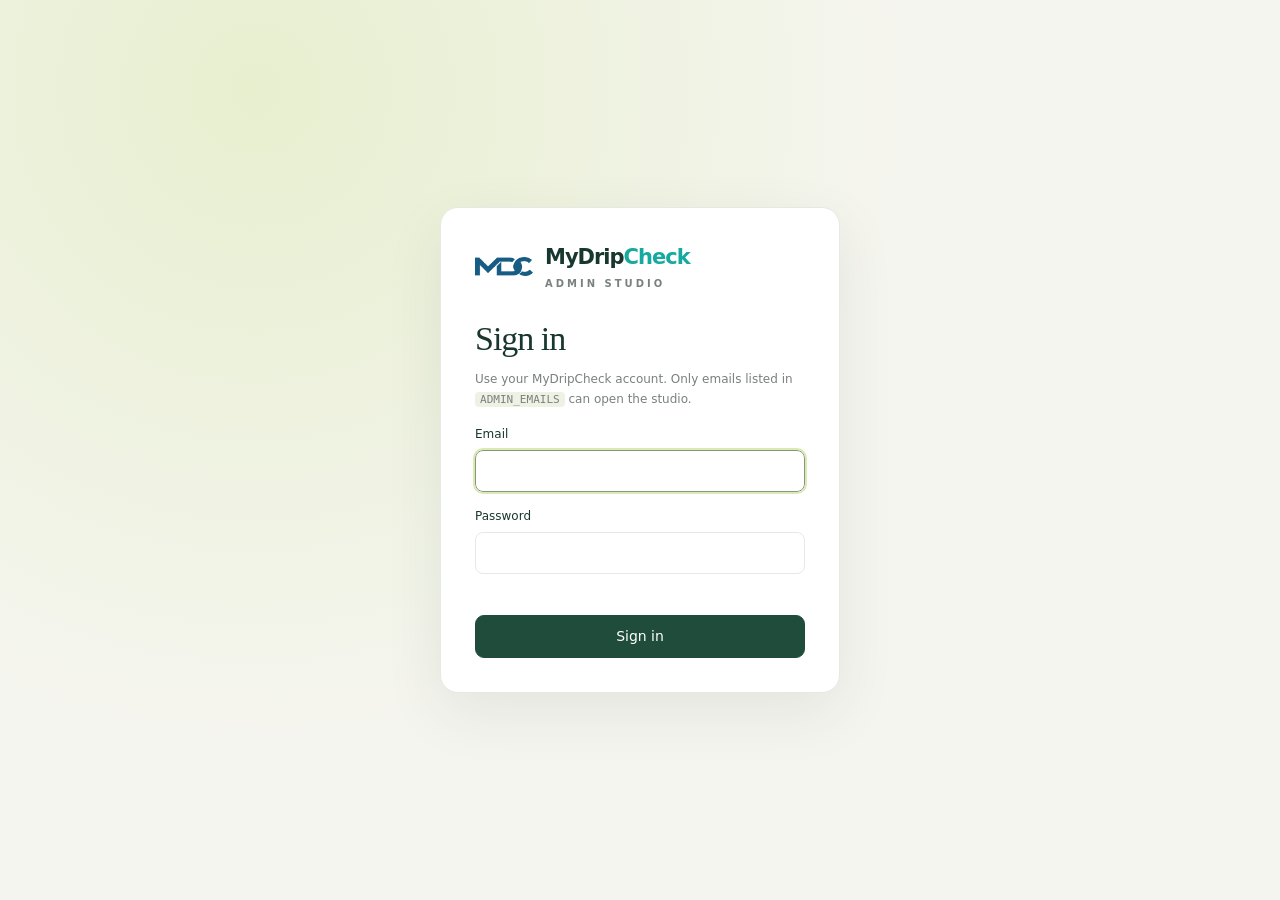
==== app/admin_ui/index.html @ c1fece9c "Admin Studio: live admin dashboard at /admin - New admin API (/v1/admin/*): sign-in for ADMIN_EMAILS" ====
<!DOCTYPE html>
<html lang="en">
<head>
<meta charset="UTF-8">
<meta name="viewport" content="width=device-width,initial-scale=1">
<meta name="robots" content="noindex,nofollow">
<title>MyDripCheck · Admin Studio</title>
<link rel="icon" type="image/png" href="favicon.png">
<link rel="stylesheet" href="admin.css">
</head>
<body>
<div id="login" class="login" hidden>
  <form class="login-card" id="loginForm" autocomplete="on">
    <div class="login-brand"><span class="mark" aria-hidden="true"></span><div>MyDrip<span>Check</span><small>ADMIN STUDIO</small></div></div>
    <h1>Sign in</h1>
    <p class="sub">Use your MyDripCheck account. Only emails listed in <code>ADMIN_EMAILS</code> can open the studio.</p>
    <label class="field">Email<input id="loginEmail" type="email" required autocomplete="username"></label>
    <label class="field">Password<input id="loginPassword" type="password" required autocomplete="current-password"></label>
    <p class="form-error" id="loginError" role="alert"></p>
    <button class="primary wide" type="submit" id="loginButton">Sign in</button>
  </form>
</div>

<div id="app" hidden>
  <div class="mobile-shade" data-act="close-nav"></div>
  <aside>
    <div class="brand">MyDrip<span>Check</span><small>ADMIN STUDIO</small></div>
    <div class="nav-label">WORKSPACE</div>
    <nav id="nav" aria-label="Admin sections"></nav>
    <div class="aside-bottom"><span class="dot" id="liveDot"></span> <span id="liveText">Live data</span><br><span class="muted-side" id="whoami"></span><br><button class="link-btn" data-act="logout">Sign out</button></div>
  </aside>
  <div class="shell">
    <header>
      <button class="menu" aria-label="Open navigation" data-act="open-nav">☰</button>
      <div class="crumb">Workspace &nbsp;/&nbsp; <b id="crumb">Overview</b></div>
      <div class="top-right">
        <span class="badge" id="modeBadge" hidden></span>
        <button class="small" data-act="refresh" aria-label="Refresh">↻ Refresh</button>
        <button class="small" data-act="notifications" aria-label="Notifications">🔔 <span id="notice">0</span></button>
        <span class="avatar" id="avatar">A</span>
      </div>
    </header>
    <main id="main" tabindex="-1"></main>
  </div>
</div>

<div id="modal" class="overlay" role="dialog" aria-modal="true" aria-labelledby="dialog-title"><div class="dialog" id="dialog"></div></div>
<div id="toast" class="toast" role="status"></div>
<script src="admin.js"></script>
</body>
</html>
---- app/admin_ui/admin.css ----
:root{--bg:#f5f5ef;--paper:#fff;--ink:#18372e;--muted:#78817b;--line:#e6e9e2;--green:#204c3c;--lime:#dce8b5;--gold:#be965c;--red:#b65447;--navy:#165C85;--teal:#15A99F}
*{box-sizing:border-box}
[hidden]{display:none!important}
body{margin:0;background:var(--bg);color:var(--ink);font:14px/1.5 'Segoe UI',system-ui,-apple-system,Arial,sans-serif}
button,input,select,textarea{font:inherit}
button{cursor:pointer;border:1px solid var(--line);border-radius:9px;background:#fff;color:var(--ink);padding:10px 15px;transition:.18s}
button:hover{border-color:#94ad90;background:#f1f5e9}
button:disabled{opacity:.55;cursor:default}
button.primary{background:var(--green);color:#fff;border-color:var(--green)}
button.primary:hover{background:#32624f}
button.small{padding:6px 10px;font-size:12px}
button.danger{color:var(--red)}
button.wide{width:100%}
.link-btn{border:0;background:none;padding:0;color:#d2e5a6;text-decoration:underline;font-size:12px}
.link-btn:hover{background:none;color:#fff}
input,select,textarea{border:1px solid var(--line);border-radius:8px;padding:11px;background:#fff;color:var(--ink);width:100%}
input:focus,select:focus,textarea:focus{border-color:#819a77;outline:2px solid #dce8b5}
code{background:#eef2e5;padding:1px 5px;border-radius:4px;font-size:.92em}
a{color:var(--green)}
.btn-link{display:inline-block;border:1px solid var(--line);border-radius:9px;padding:9px 14px;text-decoration:none;color:var(--ink);font-size:13px}
.btn-link:hover{background:#f1f5e9}

/* login */
.login{min-height:100vh;display:grid;place-items:center;padding:20px;background:radial-gradient(circle at 20% 10%,#e7efcf,transparent 50%),var(--bg)}
.login-card{background:#fff;border:1px solid var(--line);border-radius:18px;padding:34px;width:400px;max-width:100%;box-shadow:0 20px 60px #18372e14}
.login-card h1{margin:22px 0 6px}
.login-brand{display:flex;align-items:center;gap:12px;font-size:21px;font-weight:750;letter-spacing:-1px}
.login-brand span{color:var(--teal)}
.login-brand small{display:block;font-size:10px;font-weight:600;letter-spacing:3px;color:var(--muted);margin-top:2px}
.mark{display:inline-block;width:58px;height:19px;background:var(--navy);-webkit-mask:url(mdc-mark.png) center/contain no-repeat;mask:url(mdc-mark.png) center/contain no-repeat}
.form-error{color:var(--red);font-size:13px;min-height:20px;margin:6px 0}

/* layout */
aside{position:fixed;inset:0 auto 0 0;width:232px;background:#173c30;color:#e5ede6;padding:30px 18px;display:flex;flex-direction:column;z-index:20;overflow:auto}
.brand{font-size:21px;font-weight:750;letter-spacing:-1px;padding:0 8px}
.brand span{color:#d2e5a6}
.brand small{display:block;font-size:10px;font-weight:500;letter-spacing:3px;color:#adbcaf;margin-top:10px}
.nav-label{font-size:10px;letter-spacing:2px;color:#9eb3a5;margin:35px 13px 13px}
nav{display:grid;gap:6px}
nav button{background:transparent;border:0;color:#b7cbbf;text-align:left;display:flex;gap:13px;align-items:center;padding:13px}
nav button:hover{background:#254b3c;color:#fff}
nav button.active{background:var(--lime);color:#183c2e;font-weight:650}
.ico{font-size:17px;width:22px;text-align:center}
.nav-count{margin-left:auto;font-size:11px;background:#ffffff20;padding:2px 6px;border-radius:5px}
nav button.active .nav-count{background:#183c2e1a}
.aside-bottom{margin-top:auto;padding:20px 10px 0;border-top:1px solid #ffffff1a;color:#bbcebf;font-size:12px;line-height:1.8;word-break:break-all}
.muted-side{color:#89a18f}
.dot{display:inline-block;width:7px;height:7px;background:#a9d18a;border-radius:50%;margin-right:4px}
.dot.off{background:#e0a35a}
.shell{margin-left:232px}
header{height:72px;background:#ffffffa8;backdrop-filter:blur(6px);position:sticky;top:0;z-index:10;border-bottom:1px solid var(--line);display:flex;align-items:center;justify-content:space-between;padding:0 36px;gap:16px}
.crumb{color:var(--muted);font-size:12px}
.crumb b{color:var(--ink);font-weight:500}
.top-right{display:flex;align-items:center;gap:10px}
.badge{display:inline-flex;padding:5px 9px;background:#eef2e5;border-radius:6px;font-size:10px;letter-spacing:.6px;font-weight:700;white-space:nowrap}
.badge.warn{background:#fff3df;color:#9d742d}
.avatar{width:36px;height:36px;border-radius:50%;background:#eadfca;display:inline-grid;place-items:center;font-size:12px;font-weight:700;flex-shrink:0}
.menu{display:none}
main{max-width:1600px;margin:auto;padding:32px 36px;outline:none}

/* type */
.heading{display:flex;justify-content:space-between;align-items:center;gap:16px;margin-bottom:26px}
h1{font-family:Georgia,serif;font-size:34px;font-weight:500;margin:7px 0 10px;letter-spacing:-1px}
h2{font-size:16px;margin:0 0 7px;font-weight:650}
h3{font-size:14px;margin:18px 0 6px}
p{line-height:1.65}
.sub{color:var(--muted);font-size:12px;line-height:1.65;margin:0}
.eyebrow{font-size:10px;letter-spacing:2px;color:#82917f;font-weight:700}
.actions{display:flex;gap:10px;align-items:center;flex-wrap:wrap}
.actions select{width:auto}

/* stats + panels */
.stats{display:grid;grid-template-columns:repeat(4,1fr);gap:16px;margin-bottom:22px}
.stat,.panel{background:var(--paper);border:1px solid var(--line);border-radius:13px}
.stat{padding:21px;position:relative;min-width:0}
.stat .statlabel{font-size:12px;color:#768379}
.stat strong{display:block;font-size:29px;letter-spacing:-1px;margin:13px 0 10px;font-weight:600;overflow:hidden;text-overflow:ellipsis}
.stat small{font-size:11px;color:#698766}
.stat small.down{color:var(--red)}
.stat .mini{position:absolute;right:19px;top:17px;color:#9aaa92;background:#f1f4eb;padding:5px 8px;border-radius:8px}
.stat.feature{background:var(--green);color:#fff;border-color:var(--green)}
.stat.feature .statlabel,.stat.feature small{color:#c1d4bc}
.stat.feature .mini{background:#ffffff1a;color:#d2e5a6}
.grid{display:grid;grid-template-columns:1.75fr 1fr;gap:22px;margin-bottom:22px}
.panel{padding:23px;min-width:0}
.panelhead{display:flex;justify-content:space-between;align-items:center;margin-bottom:20px;gap:12px}

/* chart */
.chart{height:215px;display:flex;gap:12px}
.axis{display:flex;flex-direction:column;justify-content:space-between;font-size:10px;color:var(--muted);padding-bottom:24px;text-align:right;min-width:26px}
.plot{position:relative;flex:1;min-width:0}
.bars{display:flex;align-items:flex-end;justify-content:space-around;height:189px;gap:6px;padding:0 6px;border-bottom:1px solid var(--line);background:repeating-linear-gradient(to top,transparent 0,transparent 46px,#edf0e9 47px,#edf0e9 47px)}
.bar{flex:1;max-width:34px;display:flex;flex-direction:column-reverse;position:relative;cursor:default;min-height:2px}
.bar i{display:block;background:#76927c;border-radius:0}
.bar i.ok{background:var(--green)}
.bar i.bad{background:#e2a69b}
.bar i:last-child{border-radius:5px 5px 0 0}
.bar:hover i.ok{background:var(--gold)}
.bar .tip{display:none;position:absolute;bottom:100%;left:50%;transform:translateX(-50%);background:#193d30;color:#fff;padding:6px 8px;border-radius:5px;font-size:10px;white-space:nowrap;z-index:2;margin-bottom:4px}
.bar:hover .tip,.bar:focus .tip{display:block}
.labels{display:flex;justify-content:space-around;font-size:10px;color:#829082;margin-top:9px;gap:6px;padding:0 6px}
.labels span{flex:1;max-width:34px;text-align:center;overflow:hidden;white-space:nowrap}
.chartfoot{border-top:1px solid var(--line);padding-top:16px;margin-top:18px;display:flex;gap:24px;font-size:11px;color:var(--muted);flex-wrap:wrap}
.chartfoot b{color:var(--ink)}
.legend-dot{display:inline-block;width:8px;height:8px;border-radius:2px;margin-right:4px;vertical-align:middle}

/* status chips */
.status{display:inline-flex;align-items:center;gap:5px;border-radius:6px;padding:4px 8px;font-size:11px;white-space:nowrap;background:#edf4e9;color:#487248;text-transform:capitalize}
.status.warn{background:#fff3df;color:#9d742d}
.status.bad{background:#fbeae5;color:#ad5b4e}
.status.neutral{background:#eff0f4;color:#6e7387}
.status.gold{background:#f5ecd9;color:#8a6a31}

/* lists */
.service{display:flex;align-items:center;gap:10px;padding:13px 0;border-bottom:1px solid var(--line)}
.service:last-child{border:0}
.service .status{margin-left:auto}
.service-icon{width:35px;height:35px;border-radius:9px;background:#f3f4ed;display:grid;place-items:center;font-weight:700;flex-shrink:0}
.service b{font-size:12px}
.service small{display:block;color:var(--muted);font-size:11px;margin-top:3px}
.alert{display:flex;align-items:center;gap:14px;border:1px solid #eadfbd;background:#fbf6e9;padding:14px 18px;border-radius:10px;margin-bottom:14px}
.alert.bad{border-color:#efcfc6;background:#fcf1ee}
.alert p{margin:0;font-size:12px;flex:1}
.alert b{display:block;margin-bottom:3px}
.alerts{margin-bottom:22px}

/* tables */
.table-wrap{overflow:auto}
table{border-collapse:collapse;width:100%;white-space:nowrap}
th{text-align:left;font-size:10px;text-transform:uppercase;letter-spacing:.8px;color:#899183;padding:12px;background:#f8f9f5;font-weight:600}
td{padding:13px 12px;border-bottom:1px solid #edf0e8;font-size:12px;vertical-align:middle}
td.wrap{white-space:normal;min-width:220px}
tbody tr:hover{background:#fafbf7}
td small{display:block;color:var(--muted);font-size:10px;margin-top:4px}
.person{display:flex;align-items:center;gap:10px}
.person .avatar{width:30px;height:30px;background:#edf0e0;font-size:10px}
.toolbar{display:flex;gap:10px;margin-bottom:18px;flex-wrap:wrap}
.toolbar input{min-width:200px;flex:1;width:auto}
.toolbar select{width:auto}
.empty{text-align:center;padding:46px 20px;color:var(--muted)}
.loading{padding:60px 20px;text-align:center;color:var(--muted)}
.loading:before{content:'';display:block;width:26px;height:26px;margin:0 auto 14px;border:3px solid #dce6c9;border-top-color:var(--green);border-radius:50%;animation:spin 1s linear infinite}
@keyframes spin{to{transform:rotate(360deg)}}
.two{display:grid;grid-template-columns:1fr 1fr;gap:22px}
.cards{display:grid;grid-template-columns:repeat(3,1fr);gap:18px}
.product-art{height:96px;background:#f2f2e8;border-radius:9px;display:grid;place-items:center;margin-bottom:16px;font-size:34px}
.productmeta{display:flex;justify-content:space-between;align-items:center;margin:12px 0;gap:8px;font-size:12px}
.progress{height:7px;background:#ecf0e5;border-radius:6px;overflow:hidden;margin:10px 0}
.progress i{display:block;height:100%;background:#87a27c;border-radius:6px}
.progress.bad i{background:#d8907f}
.metric-row{display:flex;justify-content:space-between;font-size:12px;margin-top:16px}
.plan-price{font:32px Georgia,serif;margin:18px 0 5px}
.plan-price small{font:12px Arial;color:var(--muted)}
.plan ul{padding-left:18px;font-size:12px;color:#71816e;line-height:2.1}
.setting{display:flex;justify-content:space-between;gap:20px;align-items:center;border-bottom:1px solid var(--line);padding:18px 0}
.setting b{font-size:13px}
.setting small{display:block;color:var(--muted);font-size:12px;margin-top:5px}
.switch{appearance:none;-webkit-appearance:none;min-width:39px;width:39px;height:23px;border:0;border-radius:20px;background:#ced4c8;position:relative;padding:0;cursor:pointer}
.switch:before{content:'';position:absolute;top:3px;left:3px;width:17px;height:17px;border-radius:50%;background:#fff;transition:.2s}
.switch:checked{background:#365d45}
.switch:checked:before{left:19px}
.field{display:grid;gap:7px;font-size:12px;margin:15px 0}
.help-box{background:#edf2e4;padding:16px 18px;border-radius:10px;font-size:12px;line-height:1.7}
.help-box.warn{background:#fbf6e9}
.kv{display:grid;grid-template-columns:auto 1fr;gap:6px 18px;font-size:12px}
.kv span{color:var(--muted)}
.footer{display:flex;justify-content:space-between;margin-top:25px;color:#939b8e;font-size:10px;gap:16px}
.message{white-space:pre-wrap;background:#f8f9f5;border:1px solid var(--line);border-radius:9px;padding:14px;font-size:13px;line-height:1.6}

/* dialog + toast */
.overlay{position:fixed;inset:0;background:#0f261d66;z-index:40;display:none;align-items:center;justify-content:center;padding:20px;backdrop-filter:blur(3px)}
.overlay.open{display:flex}
.dialog{background:#fff;border-radius:16px;padding:28px;width:520px;max-width:100%;max-height:88vh;overflow:auto;box-shadow:0 20px 90px #102b2d30}
.dialog.wide{width:760px}
.dialog h2{font:24px Georgia,serif;margin:0}
.dialoghead{display:flex;align-items:center;justify-content:space-between;gap:10px;margin-bottom:16px}
.detail{display:flex;justify-content:space-between;padding:11px 0;border-bottom:1px solid var(--line);font-size:12px;gap:12px}
.detail span{color:var(--muted)}
.detail b{text-align:right;word-break:break-word}
.toast{position:fixed;bottom:25px;left:50%;transform:translateX(-50%) translateY(120px);background:#163c2e;color:#fff;border-radius:10px;padding:14px 22px;z-index:60;box-shadow:0 7px 30px #0002;transition:.25s;max-width:90%;font-size:13px;visibility:hidden}
.toast.show{transform:translateX(-50%) translateY(0);visibility:visible}
.toast.bad{background:#8a3b30}
.mobile-shade{display:none}

@media(max-width:1100px){aside{width:205px}.shell{margin-left:205px}main{padding:25px}.grid{grid-template-columns:1fr}.stats{gap:10px}.stat{padding:17px}.stat strong{font-size:24px}.cards{grid-template-columns:repeat(2,1fr)}}
@media(max-width:850px){aside{transform:translateX(-100%);transition:.2s;width:250px}.shell{margin-left:0}.menu{display:block;padding:7px 11px}body.nav-open aside{transform:translateX(0)}body.nav-open .mobile-shade{display:block;position:fixed;inset:0;background:#0005;z-index:19}header{padding:0 16px}.crumb{display:none}.stats{grid-template-columns:repeat(2,1fr)}.heading{align-items:flex-start;flex-direction:column}h1{font-size:28px}.two{grid-template-columns:1fr}}
@media(max-width:520px){main{padding:20px 16px}.panel{padding:17px}.cards{grid-template-columns:1fr}.stat strong{font-size:22px}.stat .mini{display:none}.alert{align-items:flex-start;flex-wrap:wrap}header{height:64px}.top-right{gap:6px}.top-right .badge{display:none}.footer{flex-direction:column}.dialog{padding:20px}}
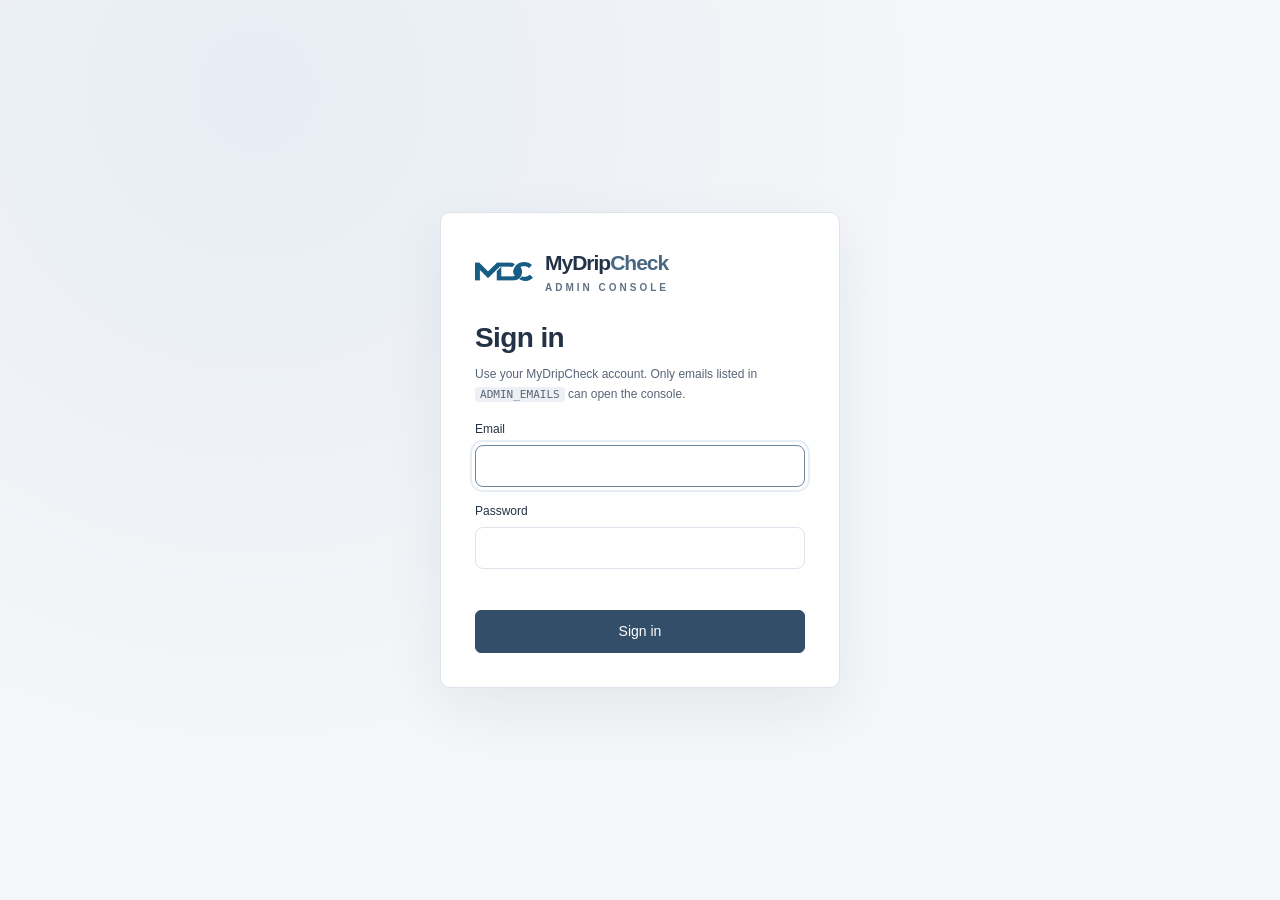
==== commit 2e15ed60: "Admin Console: clean neutral slate theme Light sidebar with an inset active marker, white stat cards" ====
--- a/app/admin_ui/index.html
+++ b/app/admin_ui/index.html
@@ -4,16 +4,16 @@
 <meta charset="UTF-8">
 <meta name="viewport" content="width=device-width,initial-scale=1">
 <meta name="robots" content="noindex,nofollow">
-<title>MyDripCheck · Admin Studio</title>
+<title>MyDripCheck · Admin Console</title>
 <link rel="icon" type="image/png" href="favicon.png">
 <link rel="stylesheet" href="admin.css">
 </head>
 <body>
 <div id="login" class="login" hidden>
   <form class="login-card" id="loginForm" autocomplete="on">
-    <div class="login-brand"><span class="mark" aria-hidden="true"></span><div>MyDrip<span>Check</span><small>ADMIN STUDIO</small></div></div>
+    <div class="login-brand"><span class="mark" aria-hidden="true"></span><div>MyDrip<span>Check</span><small>ADMIN CONSOLE</small></div></div>
     <h1>Sign in</h1>
-    <p class="sub">Use your MyDripCheck account. Only emails listed in <code>ADMIN_EMAILS</code> can open the studio.</p>
+    <p class="sub">Use your MyDripCheck account. Only emails listed in <code>ADMIN_EMAILS</code> can open the console.</p>
     <label class="field">Email<input id="loginEmail" type="email" required autocomplete="username"></label>
     <label class="field">Password<input id="loginPassword" type="password" required autocomplete="current-password"></label>
     <p class="form-error" id="loginError" role="alert"></p>
@@ -24,7 +24,7 @@
 <div id="app" hidden>
   <div class="mobile-shade" data-act="close-nav"></div>
   <aside>
-    <div class="brand">MyDrip<span>Check</span><small>ADMIN STUDIO</small></div>
+    <div class="brand">MyDrip<span>Check</span><small>ADMIN CONSOLE</small></div>
     <div class="nav-label">WORKSPACE</div>
     <nav id="nav" aria-label="Admin sections"></nav>
     <div class="aside-bottom"><span class="dot" id="liveDot"></span> <span id="liveText">Live data</span><br><span class="muted-side" id="whoami"></span><br><button class="link-btn" data-act="logout">Sign out</button></div>
--- a/app/admin_ui/admin.css
+++ b/app/admin_ui/admin.css
@@ -185,3 +185,106 @@
 @media(max-width:1100px){aside{width:205px}.shell{margin-left:205px}main{padding:25px}.grid{grid-template-columns:1fr}.stats{gap:10px}.stat{padding:17px}.stat strong{font-size:24px}.cards{grid-template-columns:repeat(2,1fr)}}
 @media(max-width:850px){aside{transform:translateX(-100%);transition:.2s;width:250px}.shell{margin-left:0}.menu{display:block;padding:7px 11px}body.nav-open aside{transform:translateX(0)}body.nav-open .mobile-shade{display:block;position:fixed;inset:0;background:#0005;z-index:19}header{padding:0 16px}.crumb{display:none}.stats{grid-template-columns:repeat(2,1fr)}.heading{align-items:flex-start;flex-direction:column}h1{font-size:28px}.two{grid-template-columns:1fr}}
 @media(max-width:520px){main{padding:20px 16px}.panel{padding:17px}.cards{grid-template-columns:1fr}.stat strong{font-size:22px}.stat .mini{display:none}.alert{align-items:flex-start;flex-wrap:wrap}header{height:64px}.top-right{gap:6px}.top-right .badge{display:none}.footer{flex-direction:column}.dialog{padding:20px}}
+
+/* ---------------------------------------------------------------------------
+   Clean neutral theme: low-chroma slate surfaces, light sidebar, sans headings.
+   --------------------------------------------------------------------------- */
+:root{--bg:#F4F6F8;--paper:#FFFFFF;--ink:#243247;--muted:#586577;--line:#DDE3EA;--primary:#334E68;--selected:#E7EDF4;--accent:#607D9B;--red:#A53D36;--green:#334E68;--lime:#E7EDF4;--gold:#456A8D}
+body{font-family:Inter,-apple-system,BlinkMacSystemFont,"Segoe UI",Arial,sans-serif;background:var(--bg);color:var(--ink)}
+button{border-radius:6px;background:var(--paper);color:var(--ink)}
+button:hover{background:#F0F4F8;border-color:#AAB8C8}
+button.primary{background:var(--primary);border-color:var(--primary);color:#fff}
+button.primary:hover{background:#263F57}
+button:focus-visible,input:focus-visible,select:focus-visible,textarea:focus-visible,a:focus-visible{outline:2px solid #607D9B;outline-offset:3px}
+input:focus,select:focus,textarea:focus{border-color:#71869B;outline:2px solid #E7EDF4}
+code{background:#EDF1F5}
+a{color:#294B6D}
+
+/* sidebar */
+aside{background:#F8FAFC;color:#243247;border-right:1px solid var(--line)}
+.brand{font-size:20px;letter-spacing:-.5px;color:#243247}
+.brand span{color:#496783}
+.brand small{color:#617185;letter-spacing:1.7px;font-size:11px}
+.nav-label{color:#617185;letter-spacing:1px;font-size:11px}
+nav button{color:#4B5C70;border-radius:6px}
+nav button:hover{background:#EDF2F7;color:#243247}
+nav button.active{background:#E7EDF4;color:#294B6D;font-weight:650;box-shadow:inset 3px 0 #456A8D}
+.nav-count,nav button.active .nav-count{background:#E1E8F0;color:#344E68}
+.aside-bottom{color:#53657A;border-top:1px solid var(--line)}
+.muted-side{color:#617185}
+.dot{background:#527C65}
+.link-btn{color:#294B6D}
+.link-btn:hover{color:#243247}
+
+/* header + type */
+header{background:#FFFFFF;backdrop-filter:none}
+.badge{background:#EDF1F5;color:#526174;letter-spacing:.35px}
+.badge.warn{background:#FBF3DF;color:#805F20}
+.avatar{background:#E7EDF4;color:#3C5873}
+h1{font-family:inherit;font-size:28px;font-weight:650;letter-spacing:-.6px}
+.dialog h2{font-family:inherit;font-size:22px;font-weight:600;letter-spacing:-.3px}
+.eyebrow{font-size:11px;letter-spacing:1px;color:#617185}
+.sub,td small,.service small{font-size:12px}
+.axis,.labels,.footer{font-size:11px}
+.footer{color:#617185}
+.service b{font-size:13px}
+th{font-size:11px;letter-spacing:.45px;color:#586577;background:#F5F7FA}
+td{border-bottom-color:#E8EDF2}
+tbody tr:hover{background:#F7F9FB}
+
+/* cards */
+.stat,.panel{border-radius:9px;box-shadow:none}
+.stat.feature{background:#FFFFFF;border-color:var(--line);color:var(--ink)}
+.stat.feature .statlabel,.stat.feature small{color:var(--muted)}
+.stat strong{font-size:28px;font-weight:600}
+.stat .mini,.stat.feature .mini{background:#EDF2F7;color:#58718D}
+.stat small{color:#586577}
+.stat small.down{color:var(--red)}
+.stat .statlabel{color:#526174}
+
+/* chart */
+.bars{background:repeating-linear-gradient(to top,transparent 0,transparent 46px,#E8EDF2 47px,#E8EDF2 47px);border-bottom-color:var(--line)}
+.bar i.ok{background:#456A8D}
+.bar i.bad{background:#E3B1AB}
+.bar:hover i.ok{background:#334E68}
+.bar .tip{background:#334E68;color:#fff}
+
+/* chips */
+.status{background:#EDF5EF;color:#376346}
+.status.warn{background:#FBF3DF;color:#805F20}
+.status.bad{background:#FBECEB;color:#A23F38}
+.status.neutral{background:#EEF2F6;color:#536174}
+.status.gold{background:#E7EDF4;color:#294B6D}
+
+/* blocks */
+.alert{border-color:#E4D7BD;background:#FBF8EF}
+.alert.bad{border-color:#EBC9C5;background:#FBF1F0}
+.service-icon{background:#EDF1F5;color:#3C5873}
+.help-box{background:#EEF3F8}
+.help-box.warn{background:#FBF8EF}
+.progress{background:#E5EAF0}
+.progress i{background:#6B87A3}
+.progress.bad i{background:#D49A92}
+.plan-price{font-family:inherit;font-size:32px;font-weight:600}
+.plan-price small{font-family:inherit}
+.plan ul{color:#586577}
+.switch{background:#CBD5DF}
+.switch:checked{background:#456A8D}
+.product-art{background:#F1F4F7;border:1px solid #E1E7EE}
+.message{background:#F5F7FA}
+.btn-link{border-radius:6px}
+.btn-link:hover{background:#F0F4F8}
+.overlay{background:#172B4D66}
+.dialog{border-radius:10px;box-shadow:0 20px 90px #172B4D20}
+.toast{background:#263F57}
+.loading:before{border-color:#E1E8F0;border-top-color:#334E68}
+
+/* sign-in */
+.login{background:radial-gradient(circle at 20% 10%,#E7EDF4,transparent 50%),var(--bg)}
+.login-card{border-radius:10px;box-shadow:0 20px 60px #172B4D12}
+.login-brand{color:#243247}
+.login-brand span{color:#496783}
+.login-brand small{color:#617185}
+
+@media(max-width:850px){h1{font-size:27px}}
+@media(max-width:520px){h1{font-size:25px}}
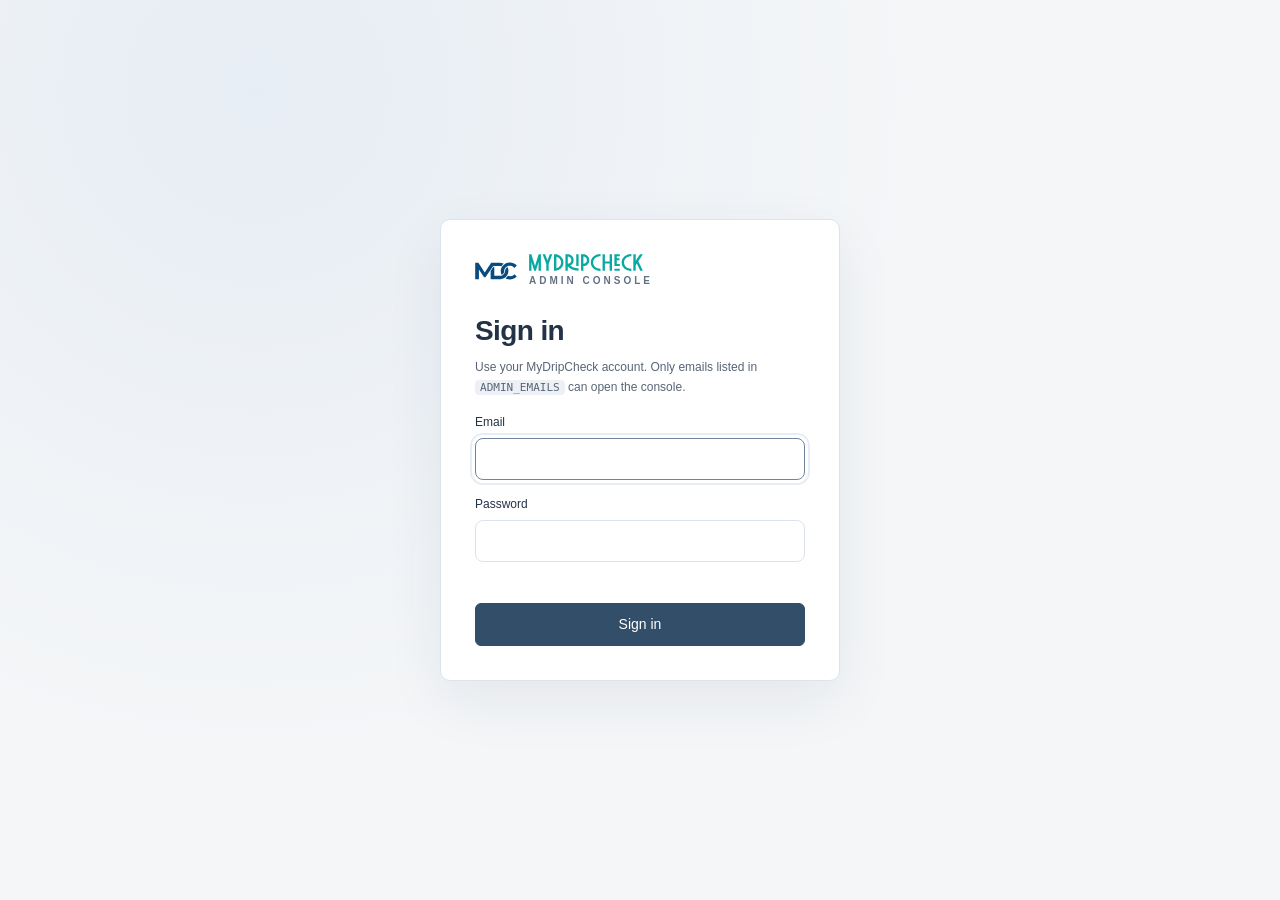
==== commit 466e3db8: "New MDC logo everywhere: watermark, admin console and icons The free-plan watermark, admin console (" ====
--- a/app/admin_ui/index.html
+++ b/app/admin_ui/index.html
@@ -11,7 +11,7 @@
 <body>
 <div id="login" class="login" hidden>
   <form class="login-card" id="loginForm" autocomplete="on">
-    <div class="login-brand"><span class="mark" aria-hidden="true"></span><div>MyDrip<span>Check</span><small>ADMIN CONSOLE</small></div></div>
+    <div class="login-brand"><span class="mark" aria-hidden="true"></span><div><span class="wordmark" role="img" aria-label="MyDripCheck"></span><small>ADMIN CONSOLE</small></div></div>
     <h1>Sign in</h1>
     <p class="sub">Use your MyDripCheck account. Only emails listed in <code>ADMIN_EMAILS</code> can open the console.</p>
     <label class="field">Email<input id="loginEmail" type="email" required autocomplete="username"></label>
@@ -24,7 +24,7 @@
 <div id="app" hidden>
   <div class="mobile-shade" data-act="close-nav"></div>
   <aside>
-    <div class="brand">MyDrip<span>Check</span><small>ADMIN CONSOLE</small></div>
+    <div class="brand"><span class="brand-row"><span class="mark" aria-hidden="true"></span><span class="wordmark" role="img" aria-label="MyDripCheck"></span></span><small>ADMIN CONSOLE</small></div>
     <div class="nav-label">WORKSPACE</div>
     <nav id="nav" aria-label="Admin sections"></nav>
     <div class="aside-bottom"><span class="dot" id="liveDot"></span> <span id="liveText">Live data</span><br><span class="muted-side" id="whoami"></span><br><button class="link-btn" data-act="logout">Sign out</button></div>
--- a/app/admin_ui/admin.css
+++ b/app/admin_ui/admin.css
@@ -27,7 +27,9 @@
 .login-brand{display:flex;align-items:center;gap:12px;font-size:21px;font-weight:750;letter-spacing:-1px}
 .login-brand span{color:var(--teal)}
 .login-brand small{display:block;font-size:10px;font-weight:600;letter-spacing:3px;color:var(--muted);margin-top:2px}
-.mark{display:inline-block;width:58px;height:19px;background:var(--navy);-webkit-mask:url(mdc-mark.png) center/contain no-repeat;mask:url(mdc-mark.png) center/contain no-repeat}
+.mark{display:inline-block;width:42px;height:22px;flex-shrink:0;background:#094B7F;-webkit-mask:url(mdc-mark.svg) center/contain no-repeat;mask:url(mdc-mark.svg) center/contain no-repeat}
+.wordmark{display:block;width:114px;height:17px;background:#08A9A1;-webkit-mask:url(mdc-word.svg) left center/contain no-repeat;mask:url(mdc-word.svg) left center/contain no-repeat}
+.brand-row{display:flex;align-items:center;gap:9px}
 .form-error{color:var(--red);font-size:13px;min-height:20px;margin:6px 0}
 
 /* layout */
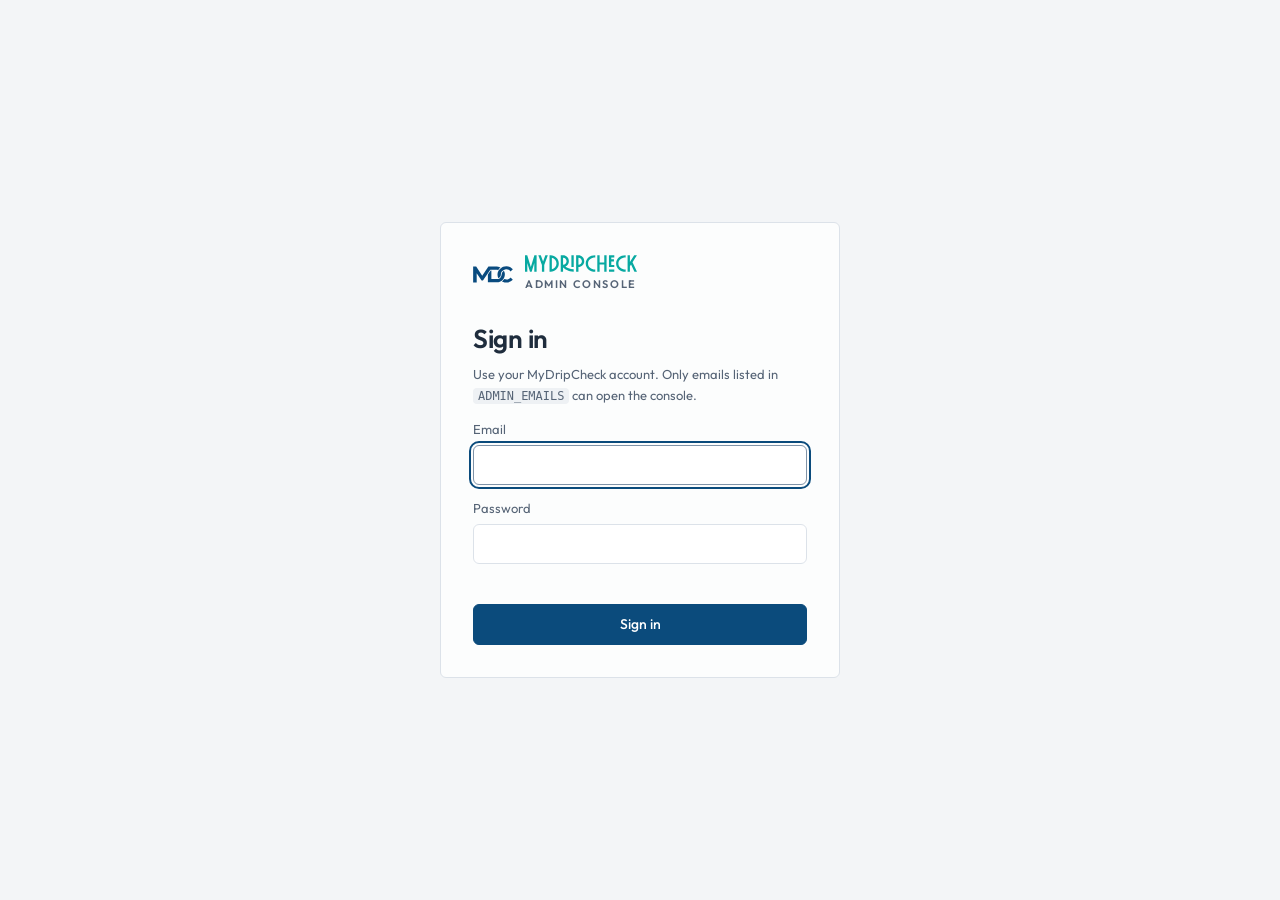
==== commit 6d55e62d: "Admin console: fix broken controls and pass the 30-point design audit Fixes found by clicking throug" ====
--- a/app/admin_ui/index.html
+++ b/app/admin_ui/index.html
@@ -6,6 +6,9 @@
 <meta name="robots" content="noindex,nofollow">
 <title>MyDripCheck · Admin Console</title>
 <link rel="icon" type="image/png" href="favicon.png">
+<link rel="preconnect" href="https://fonts.googleapis.com">
+<link rel="preconnect" href="https://fonts.gstatic.com" crossorigin>
+<link rel="stylesheet" href="https://fonts.googleapis.com/css2?family=Outfit:wght@400..700&display=swap">
 <link rel="stylesheet" href="admin.css">
 </head>
 <body>
@@ -27,16 +30,16 @@
     <div class="brand"><span class="brand-row"><span class="mark" aria-hidden="true"></span><span class="wordmark" role="img" aria-label="MyDripCheck"></span></span><small>ADMIN CONSOLE</small></div>
     <div class="nav-label">WORKSPACE</div>
     <nav id="nav" aria-label="Admin sections"></nav>
-    <div class="aside-bottom"><span class="dot" id="liveDot"></span> <span id="liveText">Live data</span><br><span class="muted-side" id="whoami"></span><br><button class="link-btn" data-act="logout">Sign out</button></div>
+    <div class="aside-bottom"><span class="dot"></span>Connected to the live API<br><span class="muted-side" id="whoami"></span><br><button class="link-btn" data-act="logout">Sign out</button></div>
   </aside>
   <div class="shell">
     <header>
-      <button class="menu" aria-label="Open navigation" data-act="open-nav">☰</button>
+      <button class="menu" aria-label="Open navigation" data-act="open-nav"><svg class="i" viewBox="0 0 24 24"><path d="M4 7h16M4 12h16M4 17h16"/></svg></button>
       <div class="crumb">Workspace &nbsp;/&nbsp; <b id="crumb">Overview</b></div>
       <div class="top-right">
         <span class="badge" id="modeBadge" hidden></span>
-        <button class="small" data-act="refresh" aria-label="Refresh">↻ Refresh</button>
-        <button class="small" data-act="notifications" aria-label="Notifications">🔔 <span id="notice">0</span></button>
+        <button class="small" data-act="refresh" aria-label="Refresh"><svg class="i" viewBox="0 0 24 24"><path d="M20 12a8 8 0 1 1-2.3-5.7M20 4v5h-5"/></svg><span class="label">Refresh</span></button>
+        <button class="small" data-act="notifications" aria-label="Notifications"><svg class="i" viewBox="0 0 24 24"><path d="M6 16V11a6 6 0 0 1 12 0v5l2 2H4zM10 21h4"/></svg><span id="notice">0</span></button>
         <span class="avatar" id="avatar">A</span>
       </div>
     </header>
--- a/app/admin_ui/admin.css
+++ b/app/admin_ui/admin.css
@@ -1,292 +1,208 @@
-:root{--bg:#f5f5ef;--paper:#fff;--ink:#18372e;--muted:#78817b;--line:#e6e9e2;--green:#204c3c;--lime:#dce8b5;--gold:#be965c;--red:#b65447;--navy:#165C85;--teal:#15A99F}
+/* MyDripCheck Admin Console. Flat slate surfaces, Outfit type, 6px corners, no shadows, blur or gradients. */
+:root{--bg:#F3F5F7;--paper:#FCFDFD;--sunk:#EEF1F4;--ink:#1F2D3D;--muted:#566476;--faint:#6F7B8B;--line:#DCE2E9;--line-soft:#E7EBF0;
+  --primary:#0B4B7C;--primary-hover:#093D66;--selected:#E3EBF3;--ok:#2F6B4A;--ok-bg:#E6F1EA;--warn:#7D5A12;--warn-bg:#F8F0DC;
+  --bad:#A23A32;--bad-bg:#F8E7E5;--neutral-bg:#ECEFF3;--r:6px;--font:Outfit,-apple-system,BlinkMacSystemFont,"Segoe UI",Arial,sans-serif}
 *{box-sizing:border-box}
 [hidden]{display:none!important}
-body{margin:0;background:var(--bg);color:var(--ink);font:14px/1.5 'Segoe UI',system-ui,-apple-system,Arial,sans-serif}
-button,input,select,textarea{font:inherit}
-button{cursor:pointer;border:1px solid var(--line);border-radius:9px;background:#fff;color:var(--ink);padding:10px 15px;transition:.18s}
-button:hover{border-color:#94ad90;background:#f1f5e9}
+body{margin:0;background:var(--bg);color:var(--ink);font:400 14px/1.5 var(--font);-webkit-font-smoothing:antialiased}
+button,input,select,textarea{font:inherit;color:inherit}
+button{cursor:pointer;border:1px solid var(--line);border-radius:var(--r);background:var(--paper);padding:9px 14px;display:inline-flex;align-items:center;gap:7px;font-weight:500;white-space:nowrap;transition:background-color .15s,border-color .15s}
+button:hover{background:var(--sunk);border-color:#B9C4D0}
 button:disabled{opacity:.55;cursor:default}
-button.primary{background:var(--green);color:#fff;border-color:var(--green)}
-button.primary:hover{background:#32624f}
-button.small{padding:6px 10px;font-size:12px}
-button.danger{color:var(--red)}
-button.wide{width:100%}
-.link-btn{border:0;background:none;padding:0;color:#d2e5a6;text-decoration:underline;font-size:12px}
-.link-btn:hover{background:none;color:#fff}
-input,select,textarea{border:1px solid var(--line);border-radius:8px;padding:11px;background:#fff;color:var(--ink);width:100%}
-input:focus,select:focus,textarea:focus{border-color:#819a77;outline:2px solid #dce8b5}
-code{background:#eef2e5;padding:1px 5px;border-radius:4px;font-size:.92em}
-a{color:var(--green)}
-.btn-link{display:inline-block;border:1px solid var(--line);border-radius:9px;padding:9px 14px;text-decoration:none;color:var(--ink);font-size:13px}
-.btn-link:hover{background:#f1f5e9}
-
-/* login */
-.login{min-height:100vh;display:grid;place-items:center;padding:20px;background:radial-gradient(circle at 20% 10%,#e7efcf,transparent 50%),var(--bg)}
-.login-card{background:#fff;border:1px solid var(--line);border-radius:18px;padding:34px;width:400px;max-width:100%;box-shadow:0 20px 60px #18372e14}
-.login-card h1{margin:22px 0 6px}
-.login-brand{display:flex;align-items:center;gap:12px;font-size:21px;font-weight:750;letter-spacing:-1px}
-.login-brand span{color:var(--teal)}
-.login-brand small{display:block;font-size:10px;font-weight:600;letter-spacing:3px;color:var(--muted);margin-top:2px}
-.mark{display:inline-block;width:42px;height:22px;flex-shrink:0;background:#094B7F;-webkit-mask:url(mdc-mark.svg) center/contain no-repeat;mask:url(mdc-mark.svg) center/contain no-repeat}
-.wordmark{display:block;width:114px;height:17px;background:#08A9A1;-webkit-mask:url(mdc-word.svg) left center/contain no-repeat;mask:url(mdc-word.svg) left center/contain no-repeat}
+button.primary{background:var(--primary);border-color:var(--primary);color:#fff}
+button.primary:hover{background:var(--primary-hover)}
+button.small{padding:5px 10px;font-size:13px}
+button.danger{color:var(--bad)}
+button.danger:hover{border-color:#D9A7A1;background:var(--bad-bg)}
+button.wide{width:100%;justify-content:center}
+.link-btn{border:0;background:none;padding:0;color:var(--primary);text-decoration:underline;font-size:13px}
+.link-btn:hover{background:none;color:var(--ink)}
+input,select,textarea{border:1px solid var(--line);border-radius:var(--r);padding:9px 11px;background:#fff;width:100%}
+input:focus,select:focus,textarea:focus{border-color:#7F93A8;outline:none}
+button:focus-visible,input:focus-visible,select:focus-visible,textarea:focus-visible,a:focus-visible,.bar:focus-visible{outline:2px solid var(--primary);outline-offset:2px}
+code{background:var(--sunk);padding:1px 5px;border-radius:4px;font-size:.92em}
+a{color:var(--primary)}
+.btn-link{display:inline-flex;align-items:center;gap:7px;border:1px solid var(--line);border-radius:var(--r);padding:9px 14px;text-decoration:none;color:var(--ink);font-weight:500}
+.btn-link:hover{background:var(--sunk)}
+svg.i{width:16px;height:16px;flex-shrink:0;fill:none;stroke:currentColor;stroke-width:1.6;stroke-linecap:square;stroke-linejoin:miter}
+
+/* brand */
+.mark{display:inline-block;width:40px;height:21px;flex-shrink:0;background:#094B7F;-webkit-mask:url(mdc-mark.svg) center/contain no-repeat;mask:url(mdc-mark.svg) center/contain no-repeat}
+.wordmark{display:block;width:112px;height:17px;background:#08A9A1;-webkit-mask:url(mdc-word.svg) left center/contain no-repeat;mask:url(mdc-word.svg) left center/contain no-repeat}
 .brand-row{display:flex;align-items:center;gap:9px}
-.form-error{color:var(--red);font-size:13px;min-height:20px;margin:6px 0}
+
+/* sign-in */
+.login{min-height:100vh;display:grid;place-items:center;padding:20px 16px;background:var(--bg)}
+.login-card{background:var(--paper);border:1px solid var(--line);border-radius:var(--r);padding:32px;width:400px;max-width:100%}
+.login-card h1{margin:26px 0 6px}
+.login-brand{display:flex;align-items:center;gap:12px}
+.login-brand small{display:block;font-size:11px;font-weight:600;letter-spacing:1.6px;color:var(--muted);margin-top:4px}
+.form-error{color:var(--bad);font-size:13px;min-height:20px;margin:6px 0}
 
 /* layout */
-aside{position:fixed;inset:0 auto 0 0;width:232px;background:#173c30;color:#e5ede6;padding:30px 18px;display:flex;flex-direction:column;z-index:20;overflow:auto}
-.brand{font-size:21px;font-weight:750;letter-spacing:-1px;padding:0 8px}
-.brand span{color:#d2e5a6}
-.brand small{display:block;font-size:10px;font-weight:500;letter-spacing:3px;color:#adbcaf;margin-top:10px}
-.nav-label{font-size:10px;letter-spacing:2px;color:#9eb3a5;margin:35px 13px 13px}
-nav{display:grid;gap:6px}
-nav button{background:transparent;border:0;color:#b7cbbf;text-align:left;display:flex;gap:13px;align-items:center;padding:13px}
-nav button:hover{background:#254b3c;color:#fff}
-nav button.active{background:var(--lime);color:#183c2e;font-weight:650}
-.ico{font-size:17px;width:22px;text-align:center}
-.nav-count{margin-left:auto;font-size:11px;background:#ffffff20;padding:2px 6px;border-radius:5px}
-nav button.active .nav-count{background:#183c2e1a}
-.aside-bottom{margin-top:auto;padding:20px 10px 0;border-top:1px solid #ffffff1a;color:#bbcebf;font-size:12px;line-height:1.8;word-break:break-all}
-.muted-side{color:#89a18f}
-.dot{display:inline-block;width:7px;height:7px;background:#a9d18a;border-radius:50%;margin-right:4px}
-.dot.off{background:#e0a35a}
-.shell{margin-left:232px}
-header{height:72px;background:#ffffffa8;backdrop-filter:blur(6px);position:sticky;top:0;z-index:10;border-bottom:1px solid var(--line);display:flex;align-items:center;justify-content:space-between;padding:0 36px;gap:16px}
-.crumb{color:var(--muted);font-size:12px}
+aside{position:fixed;inset:0 auto 0 0;width:228px;background:var(--paper);border-right:1px solid var(--line);padding:24px 14px;display:flex;flex-direction:column;z-index:20;overflow:auto}
+.brand{padding:0 8px}
+.brand small{display:block;font-size:11px;font-weight:600;letter-spacing:1.6px;color:var(--muted);margin-top:10px}
+.nav-label{font-size:11px;font-weight:600;letter-spacing:1px;color:var(--faint);margin:30px 10px 8px}
+nav{display:grid;gap:2px}
+nav button{background:transparent;border:0;color:#43536A;text-align:left;display:flex;gap:11px;align-items:center;padding:9px 10px;width:100%}
+nav button:hover{background:var(--sunk);color:var(--ink)}
+nav button.active{background:var(--selected);color:var(--primary);font-weight:600}
+.nav-count{margin-left:auto;font-size:12px;font-weight:600;background:var(--bad-bg);color:var(--bad);padding:0 7px;border-radius:4px;line-height:20px}
+.aside-bottom{margin-top:auto;padding:16px 10px 0;border-top:1px solid var(--line);color:var(--muted);font-size:13px;line-height:1.8;word-break:break-all}
+.dot{display:inline-block;width:7px;height:7px;background:var(--ok);border-radius:50%;margin-right:5px;vertical-align:1px}
+.shell{margin-left:228px}
+header{height:60px;background:var(--paper);position:sticky;top:0;z-index:10;border-bottom:1px solid var(--line);display:flex;align-items:center;justify-content:space-between;padding:0 32px;gap:16px}
+.crumb{color:var(--muted);font-size:13px}
 .crumb b{color:var(--ink);font-weight:500}
-.top-right{display:flex;align-items:center;gap:10px}
-.badge{display:inline-flex;padding:5px 9px;background:#eef2e5;border-radius:6px;font-size:10px;letter-spacing:.6px;font-weight:700;white-space:nowrap}
-.badge.warn{background:#fff3df;color:#9d742d}
-.avatar{width:36px;height:36px;border-radius:50%;background:#eadfca;display:inline-grid;place-items:center;font-size:12px;font-weight:700;flex-shrink:0}
+.top-right{display:flex;align-items:center;gap:8px}
+.badge{display:inline-flex;padding:3px 8px;background:var(--neutral-bg);color:var(--muted);border-radius:4px;font-size:11px;letter-spacing:.4px;font-weight:600;white-space:nowrap}
+.badge.warn{background:var(--warn-bg);color:var(--warn)}
+.avatar{width:32px;height:32px;border-radius:50%;background:var(--selected);color:var(--primary);display:inline-grid;place-items:center;font-size:12px;font-weight:600;flex-shrink:0}
 .menu{display:none}
-main{max-width:1600px;margin:auto;padding:32px 36px;outline:none}
+main{max-width:1500px;margin:auto;padding:28px 32px;outline:none}
 
 /* type */
-.heading{display:flex;justify-content:space-between;align-items:center;gap:16px;margin-bottom:26px}
-h1{font-family:Georgia,serif;font-size:34px;font-weight:500;margin:7px 0 10px;letter-spacing:-1px}
-h2{font-size:16px;margin:0 0 7px;font-weight:650}
-h3{font-size:14px;margin:18px 0 6px}
-p{line-height:1.65}
-.sub{color:var(--muted);font-size:12px;line-height:1.65;margin:0}
-.eyebrow{font-size:10px;letter-spacing:2px;color:#82917f;font-weight:700}
-.actions{display:flex;gap:10px;align-items:center;flex-wrap:wrap}
+.heading{display:flex;justify-content:space-between;align-items:flex-end;gap:16px;margin-bottom:22px}
+h1{font-size:26px;font-weight:600;margin:4px 0 6px;letter-spacing:-.3px}
+h2{font-size:16px;margin:0 0 4px;font-weight:600}
+h3{font-size:14px;margin:22px 0 6px;font-weight:600}
+p{line-height:1.6}
+.sub{color:var(--muted);font-size:13px;line-height:1.6;margin:0}
+.eyebrow{font-size:11px;letter-spacing:1px;color:var(--faint);font-weight:600}
+.actions{display:flex;gap:8px;align-items:center;flex-wrap:wrap}
 .actions select{width:auto}
 
-/* stats + panels */
-.stats{display:grid;grid-template-columns:repeat(4,1fr);gap:16px;margin-bottom:22px}
-.stat,.panel{background:var(--paper);border:1px solid var(--line);border-radius:13px}
-.stat{padding:21px;position:relative;min-width:0}
-.stat .statlabel{font-size:12px;color:#768379}
-.stat strong{display:block;font-size:29px;letter-spacing:-1px;margin:13px 0 10px;font-weight:600;overflow:hidden;text-overflow:ellipsis}
-.stat small{font-size:11px;color:#698766}
-.stat small.down{color:var(--red)}
-.stat .mini{position:absolute;right:19px;top:17px;color:#9aaa92;background:#f1f4eb;padding:5px 8px;border-radius:8px}
-.stat.feature{background:var(--green);color:#fff;border-color:var(--green)}
-.stat.feature .statlabel,.stat.feature small{color:#c1d4bc}
-.stat.feature .mini{background:#ffffff1a;color:#d2e5a6}
-.grid{display:grid;grid-template-columns:1.75fr 1fr;gap:22px;margin-bottom:22px}
-.panel{padding:23px;min-width:0}
-.panelhead{display:flex;justify-content:space-between;align-items:center;margin-bottom:20px;gap:12px}
+/* stat strip: one bordered band divided by rules, not separate cards */
+.stats{display:grid;grid-template-columns:repeat(4,minmax(0,1fr));background:var(--paper);border:1px solid var(--line);border-radius:var(--r);margin-bottom:20px}
+.stat{padding:16px 20px;min-width:0;border-left:1px solid var(--line)}
+.stat:first-child{border-left:0}
+.stat .statlabel{font-size:13px;color:var(--muted)}
+.stat strong{display:block;font-size:26px;font-weight:600;letter-spacing:-.4px;margin:4px 0 2px;overflow:hidden;text-overflow:ellipsis;white-space:nowrap;font-variant-numeric:tabular-nums}
+.stat small{font-size:12px;color:var(--muted)}
+.stat small.up{color:var(--ok)}
+.stat small.down{color:var(--bad)}
+
+.panel{background:var(--paper);border:1px solid var(--line);border-radius:var(--r);padding:20px;min-width:0}
+.grid{display:grid;grid-template-columns:minmax(0,1.75fr) minmax(0,1fr);gap:20px;margin-bottom:20px}
+.two{display:grid;grid-template-columns:minmax(0,1fr) minmax(0,1fr);gap:20px}
+.panelhead{display:flex;justify-content:space-between;align-items:flex-start;margin-bottom:16px;gap:12px}
+.gap{margin-top:20px}
 
 /* chart */
-.chart{height:215px;display:flex;gap:12px}
-.axis{display:flex;flex-direction:column;justify-content:space-between;font-size:10px;color:var(--muted);padding-bottom:24px;text-align:right;min-width:26px}
+.chart{height:215px;display:flex;gap:10px}
+.axis{display:flex;flex-direction:column;justify-content:space-between;font-size:11px;color:var(--faint);padding-bottom:24px;text-align:right;min-width:26px;font-variant-numeric:tabular-nums}
 .plot{position:relative;flex:1;min-width:0}
-.bars{display:flex;align-items:flex-end;justify-content:space-around;height:189px;gap:6px;padding:0 6px;border-bottom:1px solid var(--line);background:repeating-linear-gradient(to top,transparent 0,transparent 46px,#edf0e9 47px,#edf0e9 47px)}
-.bar{flex:1;max-width:34px;display:flex;flex-direction:column-reverse;position:relative;cursor:default;min-height:2px}
-.bar i{display:block;background:#76927c;border-radius:0}
-.bar i.ok{background:var(--green)}
-.bar i.bad{background:#e2a69b}
-.bar i:last-child{border-radius:5px 5px 0 0}
-.bar:hover i.ok{background:var(--gold)}
-.bar .tip{display:none;position:absolute;bottom:100%;left:50%;transform:translateX(-50%);background:#193d30;color:#fff;padding:6px 8px;border-radius:5px;font-size:10px;white-space:nowrap;z-index:2;margin-bottom:4px}
+.bars{display:flex;align-items:flex-end;justify-content:space-around;height:189px;gap:6px;padding:0 6px;border-bottom:1px solid var(--line);position:relative}
+.bars .rule{position:absolute;left:0;right:0;border-top:1px solid var(--line-soft)}
+.bar{flex:1;max-width:34px;display:flex;flex-direction:column-reverse;position:relative;cursor:default;min-height:2px;z-index:1}
+.bar i{display:block}
+.bar i.ok{background:#3F6E96}
+.bar i.bad{background:#D9A39C}
+.bar:hover i.ok{background:var(--primary)}
+.bar .tip{display:none;position:absolute;bottom:100%;left:50%;transform:translateX(-50%);background:var(--ink);color:#fff;padding:5px 8px;border-radius:4px;font-size:12px;white-space:nowrap;z-index:2;margin-bottom:4px}
 .bar:hover .tip,.bar:focus .tip{display:block}
-.labels{display:flex;justify-content:space-around;font-size:10px;color:#829082;margin-top:9px;gap:6px;padding:0 6px}
+.labels{display:flex;justify-content:space-around;font-size:11px;color:var(--faint);margin-top:8px;gap:6px;padding:0 6px}
 .labels span{flex:1;max-width:34px;text-align:center;overflow:hidden;white-space:nowrap}
-.chartfoot{border-top:1px solid var(--line);padding-top:16px;margin-top:18px;display:flex;gap:24px;font-size:11px;color:var(--muted);flex-wrap:wrap}
-.chartfoot b{color:var(--ink)}
-.legend-dot{display:inline-block;width:8px;height:8px;border-radius:2px;margin-right:4px;vertical-align:middle}
+.chartfoot{border-top:1px solid var(--line);padding-top:14px;margin-top:16px;display:flex;gap:22px;font-size:13px;color:var(--muted);flex-wrap:wrap}
+.chartfoot b{color:var(--ink);font-weight:600}
+.legend-dot{display:inline-block;width:9px;height:9px;margin-right:5px}
 
 /* status chips */
-.status{display:inline-flex;align-items:center;gap:5px;border-radius:6px;padding:4px 8px;font-size:11px;white-space:nowrap;background:#edf4e9;color:#487248;text-transform:capitalize}
-.status.warn{background:#fff3df;color:#9d742d}
-.status.bad{background:#fbeae5;color:#ad5b4e}
-.status.neutral{background:#eff0f4;color:#6e7387}
-.status.gold{background:#f5ecd9;color:#8a6a31}
-
-/* lists */
-.service{display:flex;align-items:center;gap:10px;padding:13px 0;border-bottom:1px solid var(--line)}
-.service:last-child{border:0}
-.service .status{margin-left:auto}
-.service-icon{width:35px;height:35px;border-radius:9px;background:#f3f4ed;display:grid;place-items:center;font-weight:700;flex-shrink:0}
-.service b{font-size:12px}
-.service small{display:block;color:var(--muted);font-size:11px;margin-top:3px}
-.alert{display:flex;align-items:center;gap:14px;border:1px solid #eadfbd;background:#fbf6e9;padding:14px 18px;border-radius:10px;margin-bottom:14px}
-.alert.bad{border-color:#efcfc6;background:#fcf1ee}
-.alert p{margin:0;font-size:12px;flex:1}
-.alert b{display:block;margin-bottom:3px}
-.alerts{margin-bottom:22px}
+.status{display:inline-flex;align-items:center;border-radius:4px;padding:2px 7px;font-size:12px;font-weight:500;white-space:nowrap;background:var(--ok-bg);color:var(--ok);text-transform:capitalize}
+.status.warn{background:var(--warn-bg);color:var(--warn)}
+.status.bad{background:var(--bad-bg);color:var(--bad)}
+.status.neutral{background:var(--neutral-bg);color:var(--muted)}
+.status.plan{background:var(--selected);color:var(--primary)}
+
+/* rows */
+.row{display:flex;align-items:center;gap:12px;padding:12px 0;border-bottom:1px solid var(--line-soft)}
+.row:last-child{border-bottom:0}
+.row>.status,.row>button{margin-left:auto}
+.row b{font-size:14px;font-weight:500}
+.row small{display:block;color:var(--muted);font-size:12px;margin-top:2px}
+.tile{width:32px;height:32px;border-radius:var(--r);background:var(--sunk);color:#3C556F;display:grid;place-items:center;font-weight:600;font-size:13px;flex-shrink:0}
+.alert{display:flex;align-items:center;gap:12px;border:1px solid #E6D6AE;background:#FBF6EA;padding:12px 16px;border-radius:var(--r);margin-bottom:10px}
+.alert>svg{color:var(--warn)}
+.alert.bad{border-color:#E8C4BF;background:#FBF0EE}
+.alert.bad>svg{color:var(--bad)}
+.alert p{margin:0;font-size:13px;flex:1}
+.alert b{display:block;font-weight:600}
+.alerts{margin-bottom:20px}
+.alerts:empty{display:none}
 
 /* tables */
 .table-wrap{overflow:auto}
 table{border-collapse:collapse;width:100%;white-space:nowrap}
-th{text-align:left;font-size:10px;text-transform:uppercase;letter-spacing:.8px;color:#899183;padding:12px;background:#f8f9f5;font-weight:600}
-td{padding:13px 12px;border-bottom:1px solid #edf0e8;font-size:12px;vertical-align:middle}
+th{text-align:left;font-size:12px;font-weight:600;color:var(--muted);padding:9px 12px;background:var(--sunk);border-bottom:1px solid var(--line)}
+td{padding:11px 12px;border-bottom:1px solid var(--line-soft);font-size:13px;vertical-align:middle;font-variant-numeric:tabular-nums}
+tbody tr:last-child td{border-bottom:0}
 td.wrap{white-space:normal;min-width:220px}
-tbody tr:hover{background:#fafbf7}
-td small{display:block;color:var(--muted);font-size:10px;margin-top:4px}
+td.right,th.right{text-align:right}
+tbody tr:hover{background:#F6F8FA}
+td b{font-weight:500}
+td small{display:block;color:var(--muted);font-size:12px;margin-top:2px}
 .person{display:flex;align-items:center;gap:10px}
-.person .avatar{width:30px;height:30px;background:#edf0e0;font-size:10px}
-.toolbar{display:flex;gap:10px;margin-bottom:18px;flex-wrap:wrap}
+.person .avatar{width:28px;height:28px;font-size:11px}
+.toolbar{display:flex;gap:8px;margin-bottom:14px;flex-wrap:wrap}
 .toolbar input{min-width:200px;flex:1;width:auto}
 .toolbar select{width:auto}
-.empty{text-align:center;padding:46px 20px;color:var(--muted)}
-.loading{padding:60px 20px;text-align:center;color:var(--muted)}
-.loading:before{content:'';display:block;width:26px;height:26px;margin:0 auto 14px;border:3px solid #dce6c9;border-top-color:var(--green);border-radius:50%;animation:spin 1s linear infinite}
-@keyframes spin{to{transform:rotate(360deg)}}
-.two{display:grid;grid-template-columns:1fr 1fr;gap:22px}
-.cards{display:grid;grid-template-columns:repeat(3,1fr);gap:18px}
-.product-art{height:96px;background:#f2f2e8;border-radius:9px;display:grid;place-items:center;margin-bottom:16px;font-size:34px}
-.productmeta{display:flex;justify-content:space-between;align-items:center;margin:12px 0;gap:8px;font-size:12px}
-.progress{height:7px;background:#ecf0e5;border-radius:6px;overflow:hidden;margin:10px 0}
-.progress i{display:block;height:100%;background:#87a27c;border-radius:6px}
-.progress.bad i{background:#d8907f}
-.metric-row{display:flex;justify-content:space-between;font-size:12px;margin-top:16px}
-.plan-price{font:32px Georgia,serif;margin:18px 0 5px}
-.plan-price small{font:12px Arial;color:var(--muted)}
-.plan ul{padding-left:18px;font-size:12px;color:#71816e;line-height:2.1}
-.setting{display:flex;justify-content:space-between;gap:20px;align-items:center;border-bottom:1px solid var(--line);padding:18px 0}
-.setting b{font-size:13px}
-.setting small{display:block;color:var(--muted);font-size:12px;margin-top:5px}
-.switch{appearance:none;-webkit-appearance:none;min-width:39px;width:39px;height:23px;border:0;border-radius:20px;background:#ced4c8;position:relative;padding:0;cursor:pointer}
-.switch:before{content:'';position:absolute;top:3px;left:3px;width:17px;height:17px;border-radius:50%;background:#fff;transition:.2s}
-.switch:checked{background:#365d45}
+.empty{text-align:center;padding:40px 20px;color:var(--muted)}
+.panel.flush{padding:0;overflow:hidden}
+.panel.flush .toolbar{padding:14px 14px 0}
+.panel.flush>.panelhead{padding:18px 20px 0}
+
+/* skeleton loading */
+.sk{display:block;background:#E3E8EE;border-radius:4px;animation:sk 1.4s ease-in-out infinite}
+@keyframes sk{50%{opacity:.45}}
+.sk-title{height:30px;width:280px;max-width:70%;margin:8px 0 24px}
+.sk-stats{height:84px;margin-bottom:20px}
+.sk-row{height:14px;margin:16px 0}
+.sk-row:nth-child(even){width:82%}
+@media(prefers-reduced-motion:reduce){.sk{animation:none}}
+
+/* misc */
+.progress{height:6px;background:var(--sunk);border-radius:3px;overflow:hidden;margin:8px 0 2px}
+.progress i{display:block;height:100%;background:#4E7AA0}
+.progress.bad i{background:#CC8A80}
+.metric-row{display:flex;justify-content:space-between;font-size:13px;margin-top:14px;gap:12px}
+.metric-row b{font-weight:600;font-variant-numeric:tabular-nums}
+.setting{display:flex;justify-content:space-between;gap:20px;align-items:center;border-bottom:1px solid var(--line-soft);padding:16px 0}
+.setting b{font-size:14px;font-weight:500}
+.setting small{display:block;color:var(--muted);font-size:13px;margin-top:3px}
+.switch{appearance:none;-webkit-appearance:none;min-width:38px;width:38px;height:22px;border:0;border-radius:11px;background:#C3CDD8;position:relative;padding:0;cursor:pointer}
+.switch:before{content:'';position:absolute;top:3px;left:3px;width:16px;height:16px;border-radius:50%;background:#fff;transition:left .15s}
+.switch:checked{background:var(--primary)}
 .switch:checked:before{left:19px}
-.field{display:grid;gap:7px;font-size:12px;margin:15px 0}
-.help-box{background:#edf2e4;padding:16px 18px;border-radius:10px;font-size:12px;line-height:1.7}
-.help-box.warn{background:#fbf6e9}
-.kv{display:grid;grid-template-columns:auto 1fr;gap:6px 18px;font-size:12px}
+.field{display:grid;gap:6px;font-size:13px;margin:14px 0;color:var(--muted)}
+.field input,.field textarea{color:var(--ink)}
+.note{background:var(--sunk);padding:12px 14px;border-radius:var(--r);font-size:13px;line-height:1.65}
+.kv{display:grid;grid-template-columns:auto 1fr;gap:6px 18px;font-size:13px}
 .kv span{color:var(--muted)}
-.footer{display:flex;justify-content:space-between;margin-top:25px;color:#939b8e;font-size:10px;gap:16px}
-.message{white-space:pre-wrap;background:#f8f9f5;border:1px solid var(--line);border-radius:9px;padding:14px;font-size:13px;line-height:1.6}
+.kv b{font-weight:500}
+.footer{display:flex;justify-content:space-between;margin-top:24px;padding-top:14px;border-top:1px solid var(--line);color:var(--faint);font-size:12px;gap:16px;flex-wrap:wrap}
+.footer a{color:var(--muted)}
+.message{white-space:pre-wrap;background:var(--sunk);border-radius:var(--r);padding:12px 14px;font-size:14px;line-height:1.6}
 
 /* dialog + toast */
-.overlay{position:fixed;inset:0;background:#0f261d66;z-index:40;display:none;align-items:center;justify-content:center;padding:20px;backdrop-filter:blur(3px)}
+.overlay{position:fixed;inset:0;background:#1F2D3D73;z-index:40;display:none;align-items:center;justify-content:center;padding:20px 16px}
 .overlay.open{display:flex}
-.dialog{background:#fff;border-radius:16px;padding:28px;width:520px;max-width:100%;max-height:88vh;overflow:auto;box-shadow:0 20px 90px #102b2d30}
+.dialog{background:var(--paper);border:1px solid var(--line);border-radius:var(--r);padding:24px;width:520px;max-width:100%;max-height:88vh;overflow:auto}
 .dialog.wide{width:760px}
-.dialog h2{font:24px Georgia,serif;margin:0}
-.dialoghead{display:flex;align-items:center;justify-content:space-between;gap:10px;margin-bottom:16px}
-.detail{display:flex;justify-content:space-between;padding:11px 0;border-bottom:1px solid var(--line);font-size:12px;gap:12px}
+.dialog h2{font-size:20px;font-weight:600;margin:0;word-break:break-word}
+.dialoghead{display:flex;align-items:center;justify-content:space-between;gap:10px;margin-bottom:12px}
+.detail{display:flex;justify-content:space-between;padding:9px 0;border-bottom:1px solid var(--line-soft);font-size:13px;gap:12px}
 .detail span{color:var(--muted)}
-.detail b{text-align:right;word-break:break-word}
-.toast{position:fixed;bottom:25px;left:50%;transform:translateX(-50%) translateY(120px);background:#163c2e;color:#fff;border-radius:10px;padding:14px 22px;z-index:60;box-shadow:0 7px 30px #0002;transition:.25s;max-width:90%;font-size:13px;visibility:hidden}
-.toast.show{transform:translateX(-50%) translateY(0);visibility:visible}
-.toast.bad{background:#8a3b30}
+.detail b{text-align:right;word-break:break-word;font-weight:500}
+.toast{position:fixed;bottom:24px;left:50%;transform:translateX(-50%);background:var(--ink);color:#fff;border-radius:var(--r);padding:12px 18px;z-index:60;max-width:calc(100% - 32px);font-size:14px;visibility:hidden;opacity:0;transition:opacity .2s,visibility .2s}
+.toast.show{visibility:visible;opacity:1}
+.toast.bad{background:var(--bad)}
 .mobile-shade{display:none}
 
-@media(max-width:1100px){aside{width:205px}.shell{margin-left:205px}main{padding:25px}.grid{grid-template-columns:1fr}.stats{gap:10px}.stat{padding:17px}.stat strong{font-size:24px}.cards{grid-template-columns:repeat(2,1fr)}}
-@media(max-width:850px){aside{transform:translateX(-100%);transition:.2s;width:250px}.shell{margin-left:0}.menu{display:block;padding:7px 11px}body.nav-open aside{transform:translateX(0)}body.nav-open .mobile-shade{display:block;position:fixed;inset:0;background:#0005;z-index:19}header{padding:0 16px}.crumb{display:none}.stats{grid-template-columns:repeat(2,1fr)}.heading{align-items:flex-start;flex-direction:column}h1{font-size:28px}.two{grid-template-columns:1fr}}
-@media(max-width:520px){main{padding:20px 16px}.panel{padding:17px}.cards{grid-template-columns:1fr}.stat strong{font-size:22px}.stat .mini{display:none}.alert{align-items:flex-start;flex-wrap:wrap}header{height:64px}.top-right{gap:6px}.top-right .badge{display:none}.footer{flex-direction:column}.dialog{padding:20px}}
-
-/* ---------------------------------------------------------------------------
-   Clean neutral theme: low-chroma slate surfaces, light sidebar, sans headings.
-   --------------------------------------------------------------------------- */
-:root{--bg:#F4F6F8;--paper:#FFFFFF;--ink:#243247;--muted:#586577;--line:#DDE3EA;--primary:#334E68;--selected:#E7EDF4;--accent:#607D9B;--red:#A53D36;--green:#334E68;--lime:#E7EDF4;--gold:#456A8D}
-body{font-family:Inter,-apple-system,BlinkMacSystemFont,"Segoe UI",Arial,sans-serif;background:var(--bg);color:var(--ink)}
-button{border-radius:6px;background:var(--paper);color:var(--ink)}
-button:hover{background:#F0F4F8;border-color:#AAB8C8}
-button.primary{background:var(--primary);border-color:var(--primary);color:#fff}
-button.primary:hover{background:#263F57}
-button:focus-visible,input:focus-visible,select:focus-visible,textarea:focus-visible,a:focus-visible{outline:2px solid #607D9B;outline-offset:3px}
-input:focus,select:focus,textarea:focus{border-color:#71869B;outline:2px solid #E7EDF4}
-code{background:#EDF1F5}
-a{color:#294B6D}
-
-/* sidebar */
-aside{background:#F8FAFC;color:#243247;border-right:1px solid var(--line)}
-.brand{font-size:20px;letter-spacing:-.5px;color:#243247}
-.brand span{color:#496783}
-.brand small{color:#617185;letter-spacing:1.7px;font-size:11px}
-.nav-label{color:#617185;letter-spacing:1px;font-size:11px}
-nav button{color:#4B5C70;border-radius:6px}
-nav button:hover{background:#EDF2F7;color:#243247}
-nav button.active{background:#E7EDF4;color:#294B6D;font-weight:650;box-shadow:inset 3px 0 #456A8D}
-.nav-count,nav button.active .nav-count{background:#E1E8F0;color:#344E68}
-.aside-bottom{color:#53657A;border-top:1px solid var(--line)}
-.muted-side{color:#617185}
-.dot{background:#527C65}
-.link-btn{color:#294B6D}
-.link-btn:hover{color:#243247}
-
-/* header + type */
-header{background:#FFFFFF;backdrop-filter:none}
-.badge{background:#EDF1F5;color:#526174;letter-spacing:.35px}
-.badge.warn{background:#FBF3DF;color:#805F20}
-.avatar{background:#E7EDF4;color:#3C5873}
-h1{font-family:inherit;font-size:28px;font-weight:650;letter-spacing:-.6px}
-.dialog h2{font-family:inherit;font-size:22px;font-weight:600;letter-spacing:-.3px}
-.eyebrow{font-size:11px;letter-spacing:1px;color:#617185}
-.sub,td small,.service small{font-size:12px}
-.axis,.labels,.footer{font-size:11px}
-.footer{color:#617185}
-.service b{font-size:13px}
-th{font-size:11px;letter-spacing:.45px;color:#586577;background:#F5F7FA}
-td{border-bottom-color:#E8EDF2}
-tbody tr:hover{background:#F7F9FB}
-
-/* cards */
-.stat,.panel{border-radius:9px;box-shadow:none}
-.stat.feature{background:#FFFFFF;border-color:var(--line);color:var(--ink)}
-.stat.feature .statlabel,.stat.feature small{color:var(--muted)}
-.stat strong{font-size:28px;font-weight:600}
-.stat .mini,.stat.feature .mini{background:#EDF2F7;color:#58718D}
-.stat small{color:#586577}
-.stat small.down{color:var(--red)}
-.stat .statlabel{color:#526174}
-
-/* chart */
-.bars{background:repeating-linear-gradient(to top,transparent 0,transparent 46px,#E8EDF2 47px,#E8EDF2 47px);border-bottom-color:var(--line)}
-.bar i.ok{background:#456A8D}
-.bar i.bad{background:#E3B1AB}
-.bar:hover i.ok{background:#334E68}
-.bar .tip{background:#334E68;color:#fff}
-
-/* chips */
-.status{background:#EDF5EF;color:#376346}
-.status.warn{background:#FBF3DF;color:#805F20}
-.status.bad{background:#FBECEB;color:#A23F38}
-.status.neutral{background:#EEF2F6;color:#536174}
-.status.gold{background:#E7EDF4;color:#294B6D}
-
-/* blocks */
-.alert{border-color:#E4D7BD;background:#FBF8EF}
-.alert.bad{border-color:#EBC9C5;background:#FBF1F0}
-.service-icon{background:#EDF1F5;color:#3C5873}
-.help-box{background:#EEF3F8}
-.help-box.warn{background:#FBF8EF}
-.progress{background:#E5EAF0}
-.progress i{background:#6B87A3}
-.progress.bad i{background:#D49A92}
-.plan-price{font-family:inherit;font-size:32px;font-weight:600}
-.plan-price small{font-family:inherit}
-.plan ul{color:#586577}
-.switch{background:#CBD5DF}
-.switch:checked{background:#456A8D}
-.product-art{background:#F1F4F7;border:1px solid #E1E7EE}
-.message{background:#F5F7FA}
-.btn-link{border-radius:6px}
-.btn-link:hover{background:#F0F4F8}
-.overlay{background:#172B4D66}
-.dialog{border-radius:10px;box-shadow:0 20px 90px #172B4D20}
-.toast{background:#263F57}
-.loading:before{border-color:#E1E8F0;border-top-color:#334E68}
-
-/* sign-in */
-.login{background:radial-gradient(circle at 20% 10%,#E7EDF4,transparent 50%),var(--bg)}
-.login-card{border-radius:10px;box-shadow:0 20px 60px #172B4D12}
-.login-brand{color:#243247}
-.login-brand span{color:#496783}
-.login-brand small{color:#617185}
-
-@media(max-width:850px){h1{font-size:27px}}
-@media(max-width:520px){h1{font-size:25px}}
+@media(max-width:1100px){aside{width:204px}.shell{margin-left:204px}main{padding:24px}.grid{grid-template-columns:1fr}.stat{padding:14px 16px}.stat strong{font-size:22px}}
+@media(max-width:850px){aside{transform:translateX(-100%);transition:transform .2s;width:250px}.shell{margin-left:0}.menu{display:inline-flex;padding:7px 9px}body.nav-open aside{transform:none}
+  body.nav-open .mobile-shade{display:block;position:fixed;inset:0;background:#1F2D3D59;z-index:19}header{padding:0 16px}.crumb{display:none}
+  .stats{grid-template-columns:repeat(2,minmax(0,1fr))}.stat:nth-child(3){border-left:0}.stat:nth-child(n+3){border-top:1px solid var(--line)}
+  .heading{align-items:flex-start;flex-direction:column}.two{grid-template-columns:1fr}}
+@media(max-width:520px){main{padding:20px 16px}.panel{padding:16px}h1{font-size:23px}.stat strong{font-size:20px}.alert{align-items:flex-start;flex-wrap:wrap}
+  .top-right .badge,.top-right .label{display:none}.dialog{padding:18px}}
